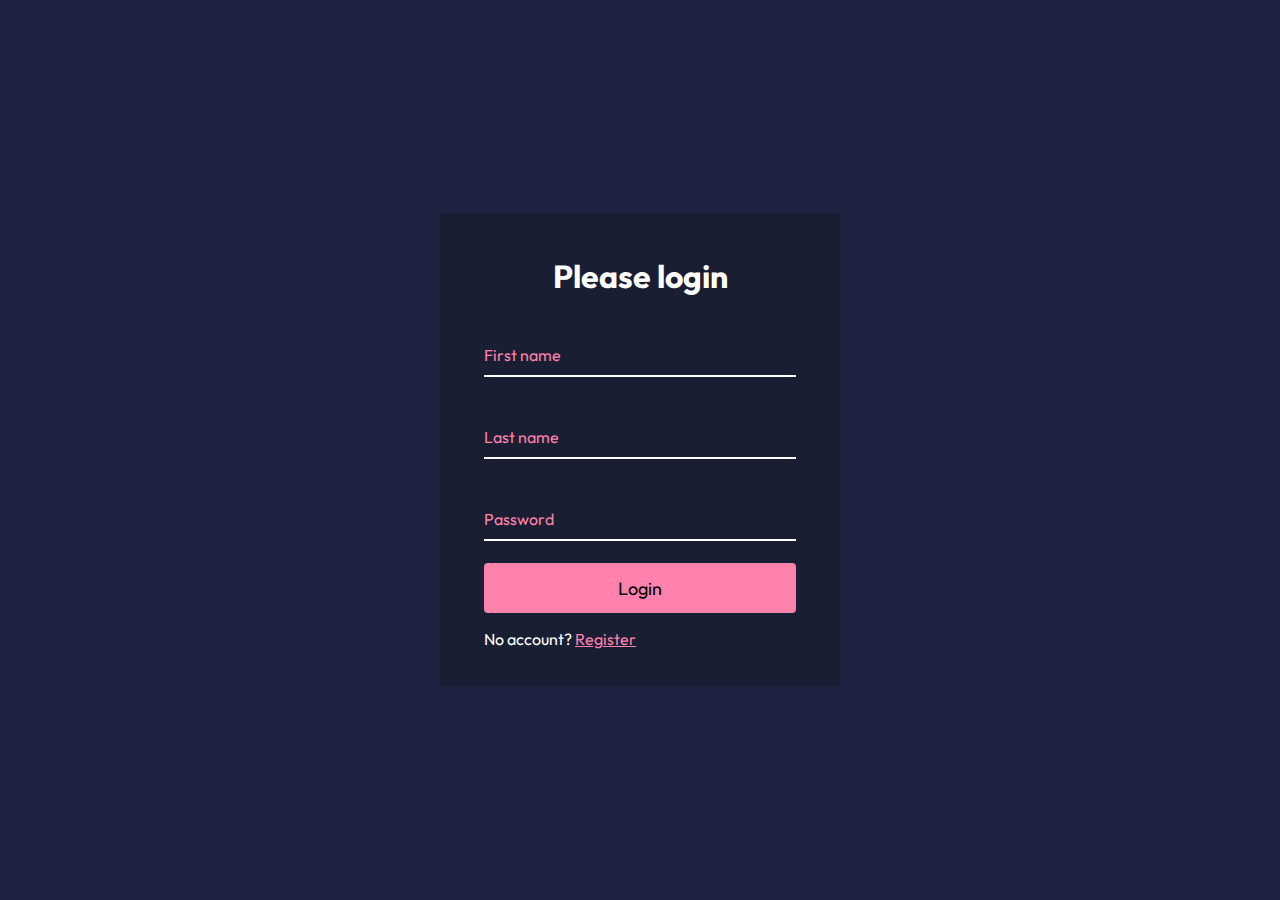
==== form-wave/index.html @ d849dbe7 "Fix space character bug" ====
<!DOCTYPE html>
<html lang="en">
  <head>
    <meta charset="UTF-8" />
    <meta http-equiv="X-UA-Compatible" content="IE=edge" />
    <meta name="viewport" content="width=device-width, initial-scale=1.0" />
    <!-- Font awesome -->
    <!-- <link
      rel="stylesheet"
      href="https://cdnjs.cloudflare.com/ajax/libs/font-awesome/6.1.2/css/all.min.css"
      integrity="sha512-1sCRPdkRXhBV2PBLUdRb4tMg1w2YPf37qatUFeS7zlBy7jJI8Lf4VHwWfZZfpXtYSLy85pkm9GaYVYMfw5BC1A=="
      crossorigin="anonymous"
      referrerpolicy="no-referrer"
    /> -->
    <link rel="stylesheet" href="style.css" />
    <link rel="stylesheet" href="pattern.css" />
    <title>Form wave</title>
  </head>
  <body>
    <div class="card">
      <h1>Please login</h1>
      <form action="#" class="form">
        <label for="first name">First name</label>
        <input type="text" id="first name" required />
        <label for="last name">Last name</label>
        <input type="text" id="last name" required />
        <label for="password">Password</label>
        <input type="password" id="password" required />
        <button type="submit">Login</button>
      </form>
      <p>No account?&nbsp;<a href="#">Register</a></p>
    </div>
    <script src="script.js"></script>
  </body>
</html>
---- form-wave/style.css ----
@import url("https://fonts.googleapis.com/css2?family=Outfit:wght@400;700&display=swap");
:root {
  --color-body-bg: #1d2340;
  --color-card-bg: #1a1e32;
  --color-text: #fff;
  --color-accent: #ff82ac;
  --font-family: "Outfit", sans-serif;
  --border-radius: 4px;
  --font-size: 18px;
}

* {
  box-sizing: border-box;
}

body {
  font-family: var(--font-family);
  margin: 0; /* resets browser defaults*/
  overflow: hidden; /* no scrollbars by default */
  display: flex;
  height: 100vh;
  flex-direction: column;
  align-items: center;
  justify-content: center;
  background-color: var(--color-body-bg);
  color: var(--color-text);
}

h1 {
  text-align: center;
}
label {
  color: var(--color-accent);
}

label span {
  display: inline-block;
  transform: translateY(28px);
  transition: transform 0.4s ease;
}
input {
  margin-top: 5px;
  margin-bottom: 22px;
  padding: 5px;
  background-color: transparent;
  border: none;
  border-bottom: 2px solid white;
  font-size: var(--font-size);
  color: var(--color-text);
  font-family: var(--font-family);
}
input:focus {
  outline: none;
}

button {
  height: 50px;
  font-family: var(--font-family);
  border: none;
  background-color: var(--color-accent);
  font-size: var(--font-size);
  border-radius: var(--border-radius);
}
a {
  color: var(--color-accent);
}
.card {
  width: 400px;
  background-color: var(--color-card-bg);
  padding: 22px 44px;
  border-radius: var(--border-radius);
}

.form {
  display: flex;
  flex-direction: column;
}

.focused {
  transform: translateY(0);
}
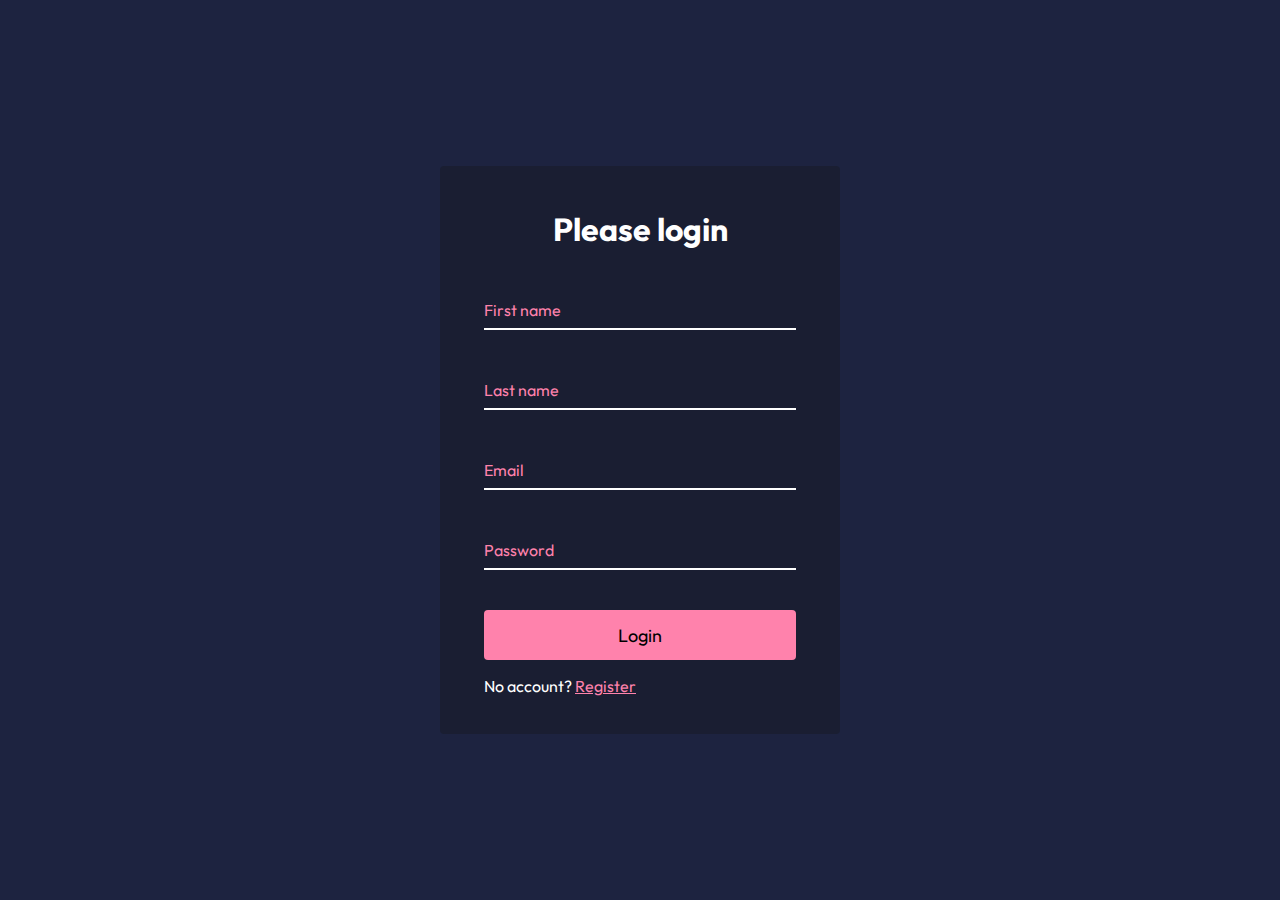
==== commit 3c597815: "Re-implement with CSS pseudo-classes" ====
--- a/form-wave/index.html
+++ b/form-wave/index.html
@@ -20,12 +20,18 @@
     <div class="card">
       <h1>Please login</h1>
       <form action="#" class="form">
+        <input type="text" id="first name" required placeholder=" " />
         <label for="first name">First name</label>
-        <input type="text" id="first name" required />
+
+        <input type="text" id="last name" required placeholder=" " />
         <label for="last name">Last name</label>
-        <input type="text" id="last name" required />
+
+        <input type="email" id="email" required placeholder=" " />
+        <label for="email">Email</label>
+
+        <input type="password" id="password" required placeholder=" " />
         <label for="password">Password</label>
-        <input type="password" id="password" required />
+
         <button type="submit">Login</button>
       </form>
       <p>No account?&nbsp;<a href="#">Register</a></p>
--- a/form-wave/style.css
+++ b/form-wave/style.css
@@ -35,12 +35,12 @@
 
 label span {
   display: inline-block;
-  transform: translateY(28px);
+  transform: translateY(-50px);
   transition: transform 0.4s ease;
 }
 input {
   margin-top: 5px;
-  margin-bottom: 22px;
+  margin-bottom: 20px;
   padding: 5px;
   background-color: transparent;
   border: none;
@@ -51,6 +51,11 @@
 }
 input:focus {
   outline: none;
+}
+
+input:focus + label span,
+input:not(:placeholder-shown) + label span {
+  transform: translateY(-80px);
 }
 
 button {
@@ -74,8 +79,5 @@
 .form {
   display: flex;
   flex-direction: column;
+  padding-top: 20px;
 }
-
-.focused {
-  transform: translateY(0);
-}
